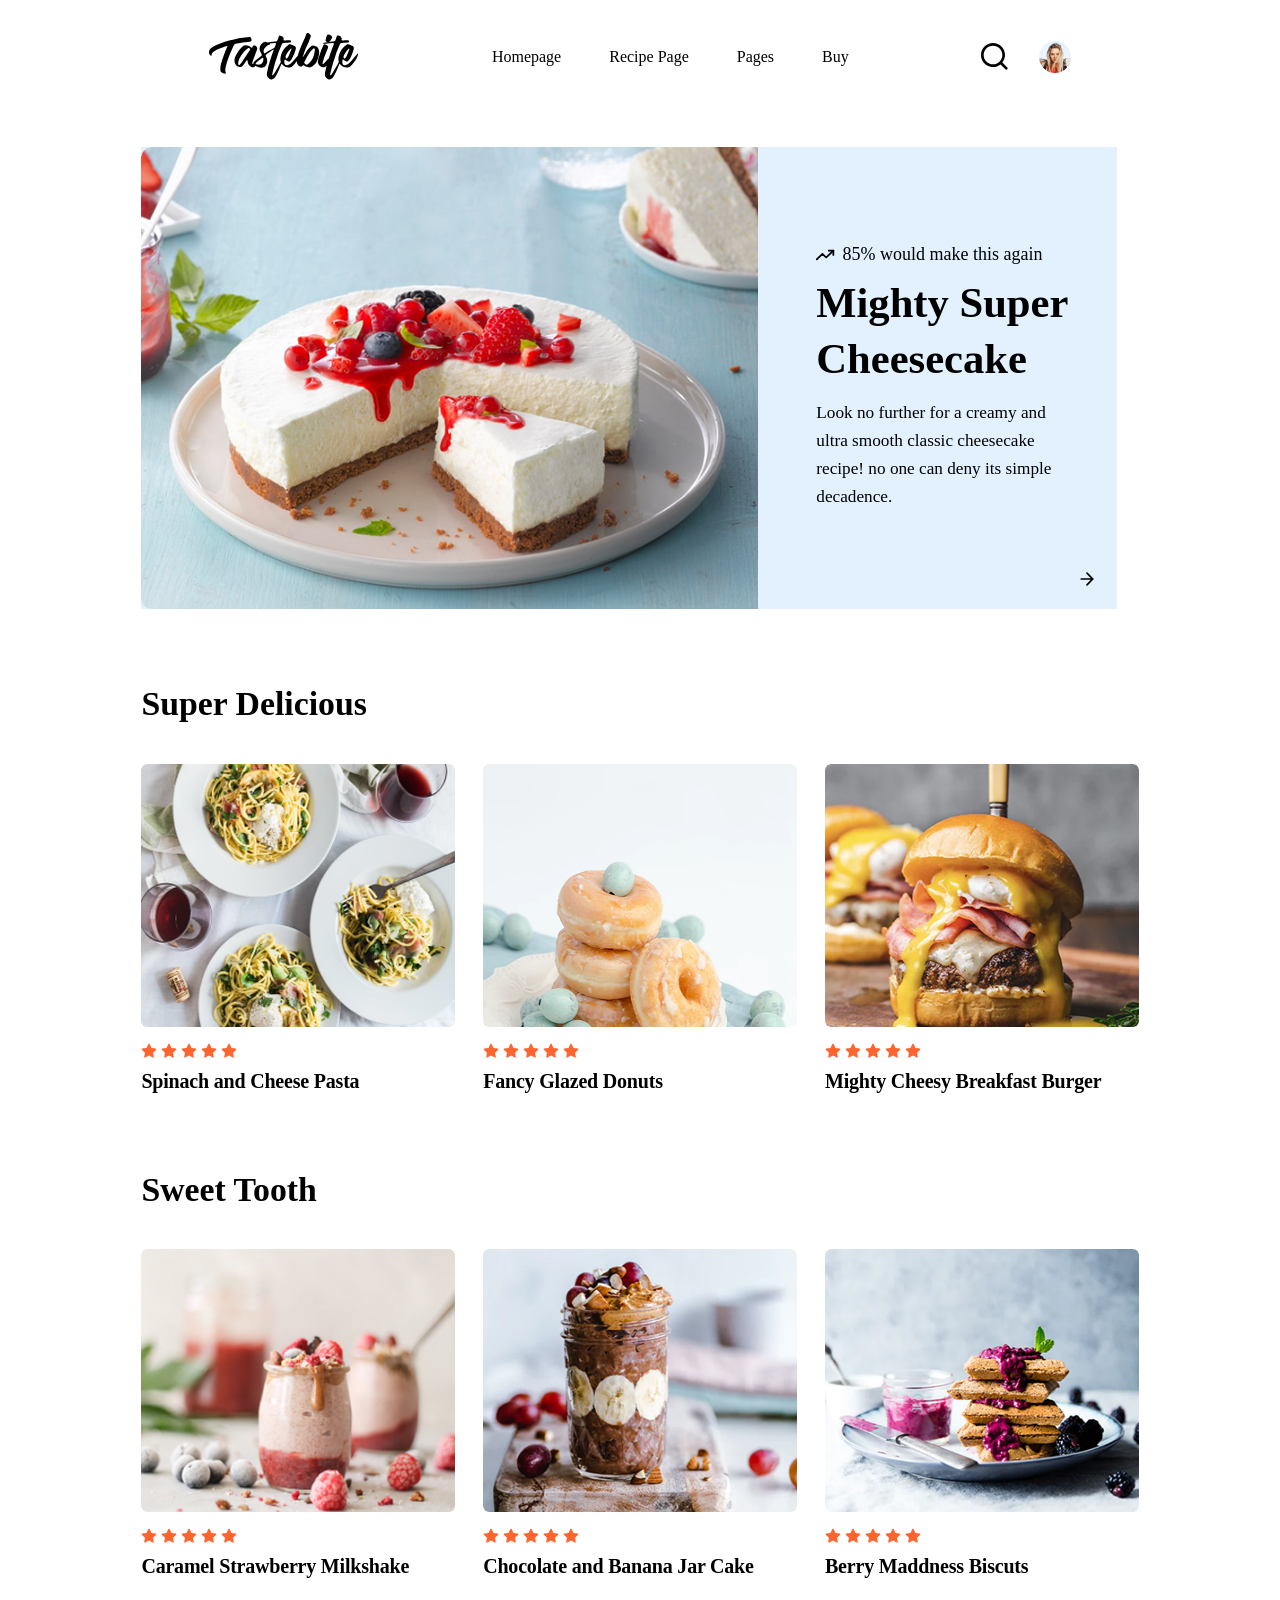
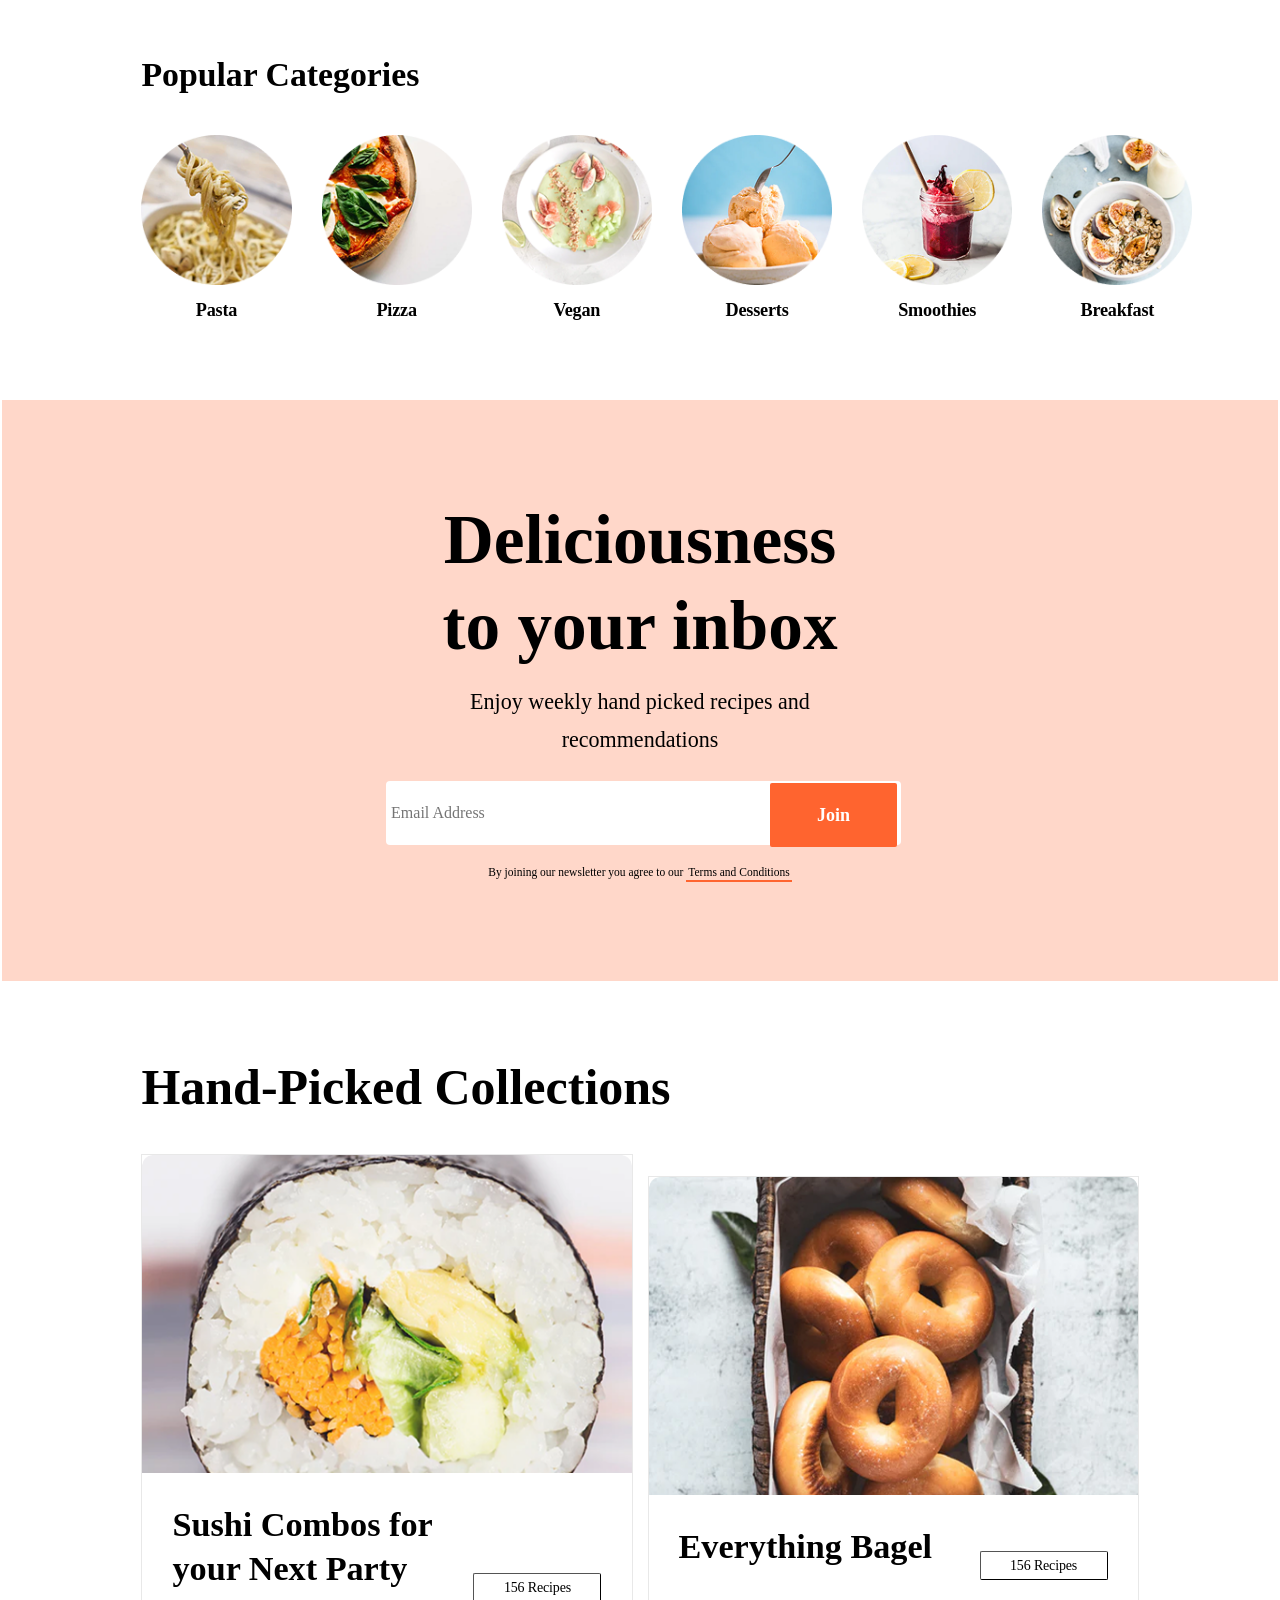
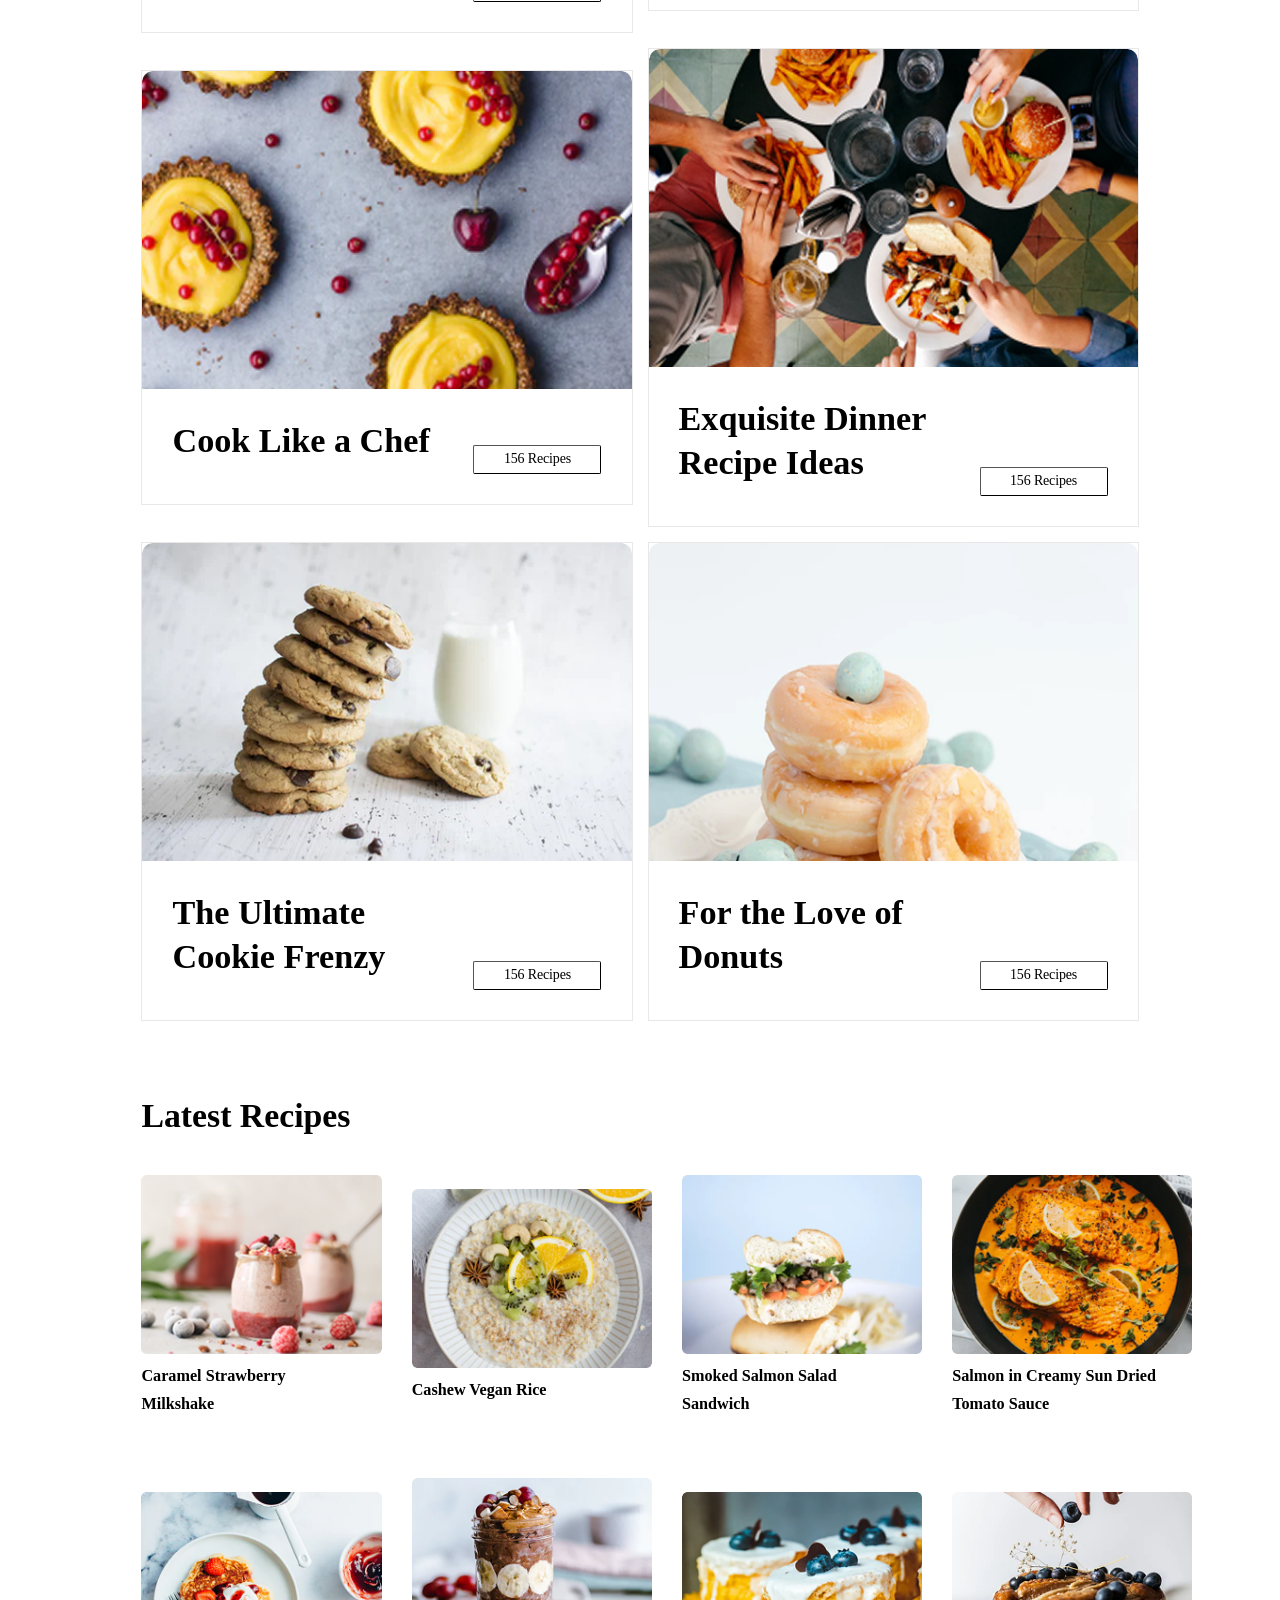
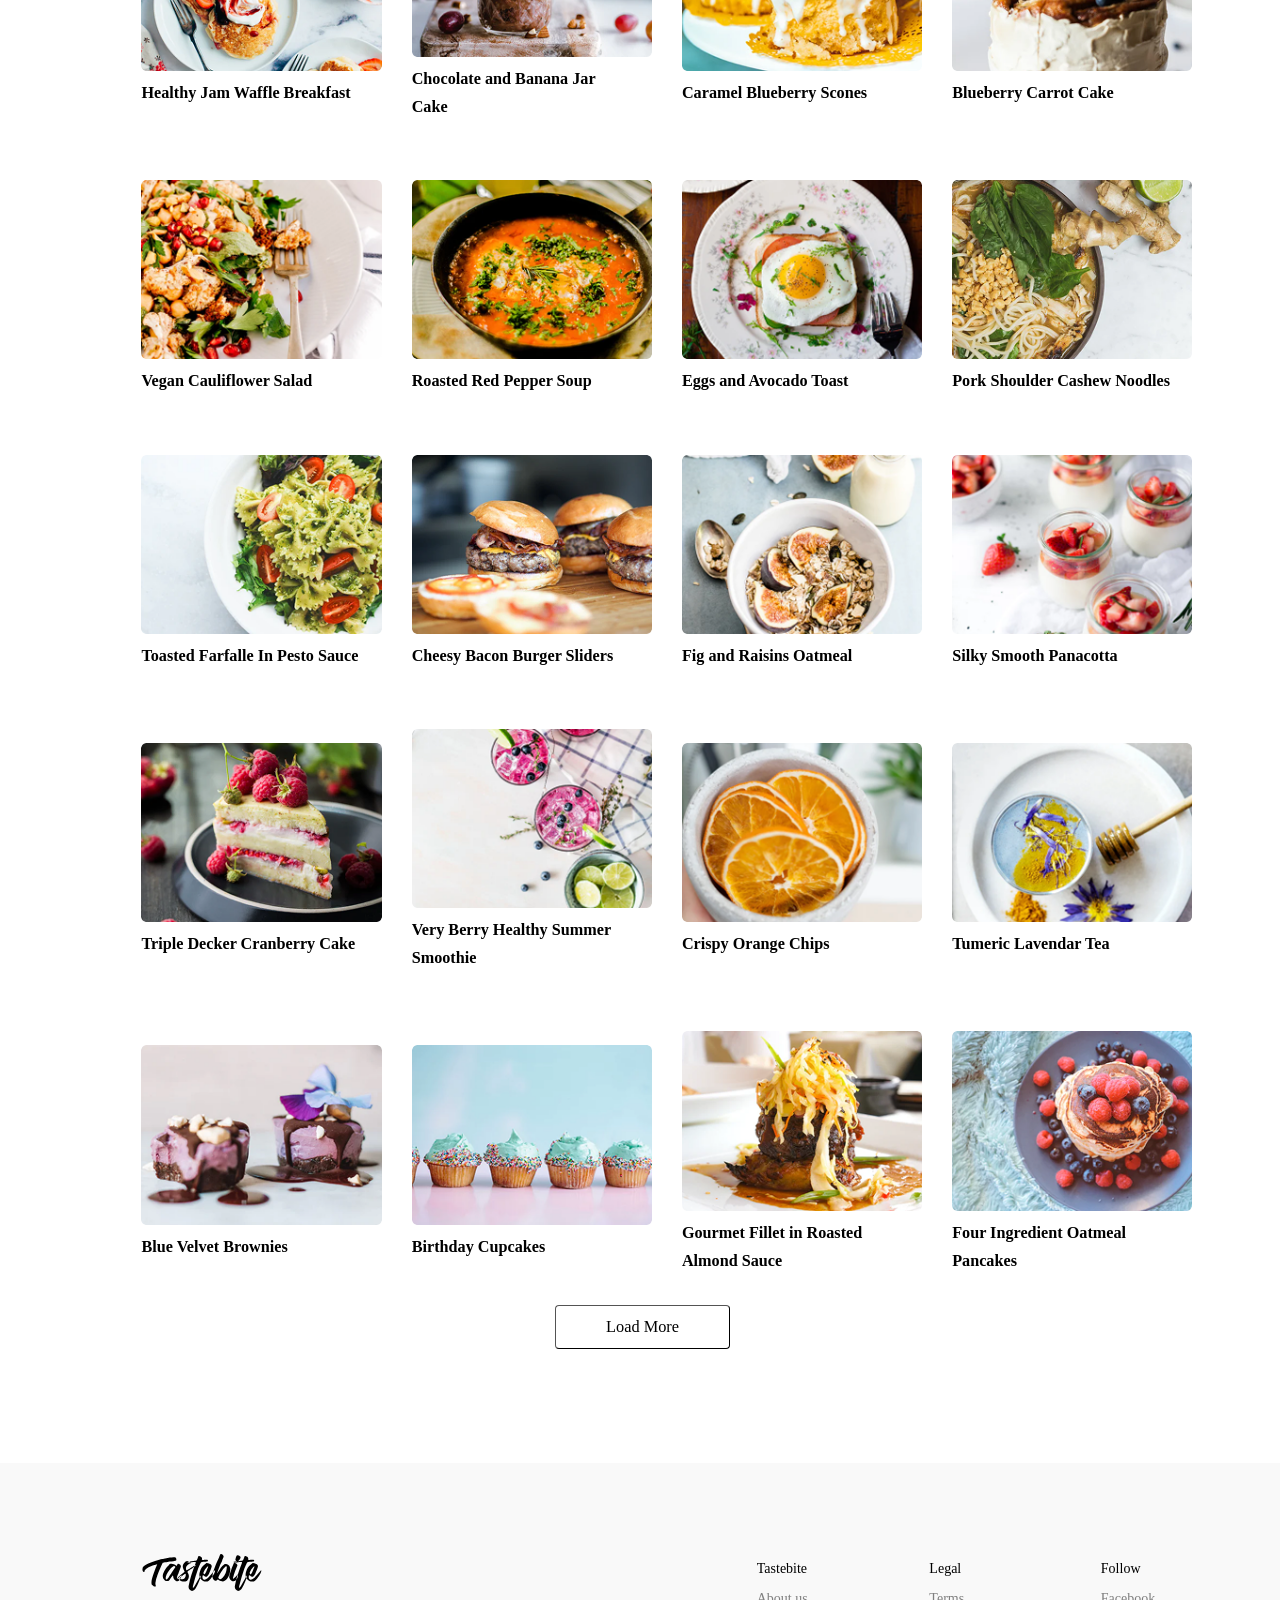
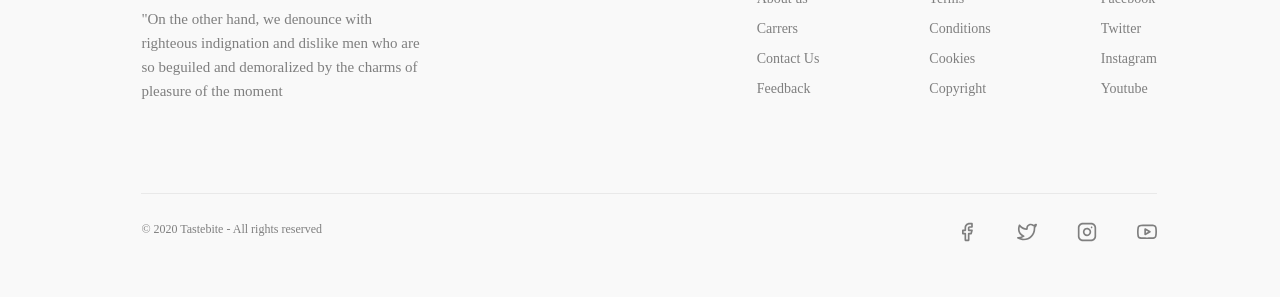
==== index.html @ a62aa10b "The main purpose of the site named "Tastebite" is promoting different kind of meals and pastries, al" ====
<!DOCTYPE html>
<html lang="en">

<head>
    <meta charset="UTF-8">
    <meta name="viewport" content="width=device-width, initial-scale=1.0">
    <title>Tastebite</title>
    <link rel="stylesheet" href="./style.css">
</head>

<body>
    <header>
        <img class="logo" src="./image/logo.svg" alt="logo">
        <nav class="navigation-bar">
            <ul>
                <li><a href="">Homepage</a> </li>
                <li><a href="">Recipe Page</a> </li>
                <li><a href="">Pages</a> </li>
                <li><a href="">Buy</a></li>
            </ul>
        </nav>
        <div class="search-profile">
            <img class="searcher" src="./image/searcher.svg" alt="searcher">
            <img class="profile" src="./image/profile.svg" alt="profile">
            <img class="menu-bar" src="./image/menu-bar.svg" alt="menu-bar">
        </div>
    </header>
    <main>
        <section class="recommendation-section">
            <div class="recommendation-parent">
                <img class="cheesecake" src="./image/cheesecake.png" alt="cheesecake">
                <div class="recommendation-description">
                    <div class="rate-data">
                        <img class="trending-up" src="./image/trending-up.svg" alt="trending-up">
                        <span class="data">85% would make this again</span>
                    </div>
                    <h1 class="recommendation-headline">Mighty Super Cheesecake</h1>
                    <p class="recommendation-text">Look no further for a creamy and ultra smooth classic cheesecake
                        recipe! no one can deny its simple decadence.</p>
                    <div class="arrow-in-circle">
                        <img class="arrow-circle-pic" src="./image/arrow-in-circle.svg" alt="arrow-in-circle">
                    </div>
                </div>
                <div class="arrow-right">
                    <img class="arrow-pic" src="./image/arrow-right.svg" alt="arrow-right">
                </div>
            </div>
        </section>
        <section class="top-rated-section">
            <div class="top-rated-parent">
                <h2 class="top-rated-headline">Super Delicious</h2>
                <div class="top-rated-meals">
                    <div class="meal">
                        <img class="meal-pic" src="./image/spinach-pasta.png" alt="spinach-pasta">
                        <div class="meal-description">
                            <img class="rating-stars" src="./image/rating-stars.svg" alt="rating-stars">
                            <span class="meal-name">Spinach and Cheese Pasta</span>
                        </div>
                    </div>
                    <div class="meal">
                        <img class="meal-pic" src="./image/donut.png" alt="donut">
                        <div class="meal-description">
                            <img class="rating-stars" src="./image/rating-stars.svg" alt="rating-stars">
                            <span class="meal-name">Fancy Glazed Donuts</span>
                        </div>
                    </div>
                    <div class="meal">
                        <img class="meal-pic" src="./image/burger.png" alt="burger">
                        <div class="meal-description">
                            <img class="rating-stars" src="./image/rating-stars.svg" alt="rating-stars">
                            <span class="meal-name">Mighty Cheesy Breakfast Burger</span>
                        </div>
                    </div>
                </div>
            </div>
        </section>
        <section class="top-rated-section">
            <div class="top-rated-parent">
                <h2 class="top-rated-headline">Sweet Tooth</h2>
                <div class="top-rated-meals">
                    <div class="meal">
                        <img class="meal-pic" src="./image/strawberry-milkshake.png" alt="strawberry-milkshake">
                        <div class="meal-description">
                            <img class="rating-stars" src="./image/rating-stars.svg" alt="rating-stars">
                            <span class="meal-name">Caramel Strawberry Milkshake</span>
                        </div>
                    </div>
                    <div class="meal">
                        <img class="meal-pic" src="./image/jar-cake.png" alt="jar-cake">
                        <div class="meal-description">
                            <img class="rating-stars" src="./image/rating-stars.svg" alt="rating-stars">
                            <span class="meal-name">Chocolate and Banana Jar Cake</span>
                        </div>
                    </div>
                    <div class="meal">
                        <img class="meal-pic" src="./image/biscut.png" alt="biscut">
                        <div class="meal-description">
                            <img class="rating-stars" src="./image/rating-stars.svg" alt="rating-stars">
                            <span class="meal-name">Berry Maddness Biscuts</span>
                        </div>
                    </div>
                </div>
            </div>
        </section>
        <section class="top-rated-section">
            <div class="top-rated-parent">
                <h2 class="top-rated-headline">Popular Categories</h2>
                <div class="categories-parent">
                    <div class="category">
                        <img class="category-pic" src="./image/pasta.png" alt="pasta">
                        <span class="category-name">Pasta</span>
                    </div>
                    <div class="category">
                        <img class="category-pic" src="./image/pizza.png" alt="pizza">
                        <span class="category-name">Pizza</span>
                    </div>
                    <div class="category">
                        <img class="category-pic" src="./image/vegan.png" alt="vegan">
                        <span class="category-name">Vegan</span>
                    </div>
                    <div class="category">
                        <img class="category-pic" src="./image/dessert.png" alt="dessert">
                        <span class="category-name">Desserts</span>
                    </div>
                    <div class="category">
                        <img class="category-pic" src="./image/smoothies.png" alt="smoothies">
                        <span class="category-name">Smoothies</span>
                    </div>
                    <div class="category">
                        <img class="category-pic" src="./image/breakfast.png" alt="breakfast">
                        <span class="category-name">Breakfast</span>
                    </div>
                </div>
            </div>
        </section>
        <section class="inbox-section">
            <div class="inbox-parent">
                <div class="inbox-inform">
                    <h1 class="inbox-headline">Deliciousness to your inbox</h1>
                    <span class="inbox-description">Enjoy weekly hand picked recipes and recommendations</span>
                    <form action="#" class="email-forma">
                        <label for="" class="email-area">
                            <img class="convert" src="./image/convert.svg" alt="convert">
                            <input type="email" placeholder="Email Address" class="email">
                            <button class="send-email">Join</button>
                        </label>
                    </form>
                    <span class="log-in-terms">By joining our newsletter you agree to our <a href="">Terms and
                            Conditions</a> </span>
                </div>
            </div>
        </section>
        <section class="collection-section">
            <div class="collection-parent">
                <h2 class="collection-headline">Hand-Picked Collections</h2>
                <h2 class="collection-headline-mobile">Curated Collections</h2>
                <div class="all-collections">
                    <div class="collection">
                        <img src="./image/sushi.png" alt="sushi" class="collection-pic">
                        <div class="name-button">
                            <span class="collection-name">Sushi Combos for your Next Party</span>
                            <button class="collection-click">156 Recipes</button>
                        </div>
                    </div>
                    <div class="collection">
                        <img src="./image/bagel.png" alt="bagel" class="collection-pic">
                        <div class="name-button">
                            <span class="collection-name">Everything Bagel</span>
                            <button class="collection-click">156 Recipes</button>
                        </div>
                    </div>
                    <div class="collection">
                        <img src="./image/like-chef.png" alt="cook-like-chef" class="collection-pic">
                        <div class="name-button">
                            <span class="collection-name">Cook Like a Chef</span>
                            <button class="collection-click">156 Recipes</button>
                        </div>
                    </div>
                    <div class="collection">
                        <img src="./image/dinner-recipe.png" alt="dinner-recipe" class="collection-pic">
                        <div class="name-button">
                            <span class="collection-name">Exquisite Dinner Recipe Ideas</span>
                            <button class="collection-click">156 Recipes</button>
                        </div>
                    </div>
                    <div class="collection">
                        <img src="./image/cookie-frenzy.png" alt="cookies" class="collection-pic">
                        <div class="name-button">
                            <span class="collection-name">The Ultimate Cookie Frenzy</span>
                            <button class="collection-click">156 Recipes</button>
                        </div>
                    </div>
                    <div class="collection">
                        <img src="./image/love-donut.png" alt="donuts" class="collection-pic">
                        <div class="name-button">
                            <span class="collection-name">For the Love of Donuts</span>
                            <button class="collection-click">156 Recipes</button>
                        </div>
                    </div>
                </div>
            </div>
        </section>
        <section class="top-rated-section">
            <div class="recipes-parent">
                <h2 class="top-rated-headline">Latest Recipes</h2>
                <div class="all-recipes">
                    <div class="recipe">
                        <img class="recipe-pic" src="./image/milkshake.png" alt="strawberry-milkshake">
                        <span class="recipe-name">Caramel Strawberry Milkshake</span>
                    </div>
                    <div class="recipe">
                        <img class="recipe-pic" src="./image/vegan-rice.png" alt="vegan-rice">
                        <span class="recipe-name">Cashew Vegan Rice</span>
                    </div>
                    <div class="recipe">
                        <img class="recipe-pic" src="./image/salad-sandwich.png" alt="salad-sandwich">
                        <span class="recipe-name">Smoked Salmon Salad Sandwich</span>
                    </div>
                    <div class="recipe">
                        <img class="recipe-pic" src="./image/salmon-in-sauce.png" alt="salmon-in-sauce">
                        <span class="recipe-name">Salmon in Creamy Sun Dried Tomato Sauce</span>
                    </div>
                    <div class="recipe">
                        <img class="recipe-pic" src="./image/waffle-breakfast.png" alt="waffle-breakfast">
                        <span class="recipe-name">Healthy Jam Waffle Breakfast</span>
                    </div>
                    <div class="recipe">
                        <img class="recipe-pic" src="./image/banana-jar-cake.png" alt="jar-cake">
                        <span class="recipe-name">Chocolate and Banana Jar Cake</span>
                    </div>
                    <div class="recipe">
                        <img class="recipe-pic" src="./image/blueberry-scones.png" alt="blueberry-scones">
                        <span class="recipe-name">Caramel Blueberry Scones</span>
                    </div>
                    <div class="recipe">
                        <img class="recipe-pic" src="./image/bluberry-carrot-cake.png" alt="bluberry-carrot-cake">
                        <span class="recipe-name">Blueberry Carrot Cake</span>
                    </div>
                    <div class="recipe">
                        <img class="recipe-pic" src="./image/cauliflower-salad.png" alt="cauliflower-salad">
                        <span class="recipe-name">Vegan Cauliflower Salad</span>
                    </div>
                    <div class="recipe">
                        <img class="recipe-pic" src="./image/pepper-soup.png" alt="pepper-soup">
                        <span class="recipe-name">Roasted Red Pepper Soup</span>
                    </div>
                    <div class="recipe">
                        <img class="recipe-pic" src="./image/avocado-toast.png" alt="avocado-toast">
                        <span class="recipe-name">Eggs and Avocado Toast</span>
                    </div>
                    <div class="recipe">
                        <img class="recipe-pic" src="./image/pork-noodle.png" alt="pork-noodle">
                        <span class="recipe-name">Pork Shoulder Cashew Noodles</span>
                    </div>
                    <div class="recipe">
                        <img class="recipe-pic" src="./image/farfalle.png" alt="farfalle">
                        <span class="recipe-name">Toasted Farfalle In Pesto Sauce</span>
                    </div>
                    <div class="recipe">
                        <img class="recipe-pic" src="./image/burger-slider.png" alt="burger-slider">
                        <span class="recipe-name">Cheesy Bacon Burger Sliders</span>
                    </div>
                    <div class="recipe">
                        <img class="recipe-pic" src="./image/oatmeal.png" alt="oatmeal">
                        <span class="recipe-name">Fig and Raisins Oatmeal</span>
                    </div>
                    <div class="recipe">
                        <img class="recipe-pic" src="./image/panacotta.png" alt="panacotta">
                        <span class="recipe-name">Silky Smooth Panacotta</span>
                    </div>
                    <div class="recipe">
                        <img class="recipe-pic" src="./image/cranberry-cake.png" alt="cranberry-cake">
                        <span class="recipe-name">Triple Decker Cranberry Cake</span>
                    </div>
                    <div class="recipe">
                        <img class="recipe-pic" src="./image/summer-smoothie.png" alt="summer-smoothie">
                        <span class="recipe-name">Very Berry Healthy Summer Smoothie</span>
                    </div>
                    <div class="recipe">
                        <img class="recipe-pic" src="./image/orange-chips.png" alt="orange-chips">
                        <span class="recipe-name">Crispy Orange Chips</span>
                    </div>
                    <div class="recipe">
                        <img class="recipe-pic" src="./image/lavender-tea.png" alt="lavender-tea">
                        <span class="recipe-name">Tumeric Lavendar Tea</span>
                    </div>
                    <div class="recipe">
                        <img class="recipe-pic" src="./image/velvet-brownie.png" alt="velvet-brownie">
                        <span class="recipe-name">Blue Velvet Brownies</span>
                    </div>
                    <div class="recipe">
                        <img class="recipe-pic" src="./image/birthday-cupcake.png" alt="birthday-cupcake">
                        <span class="recipe-name">Birthday Cupcakes</span>
                    </div>
                    <div class="recipe">
                        <img class="recipe-pic" src="./image/gourmet.png" alt="gourmet">
                        <span class="recipe-name">Gourmet Fillet in Roasted Almond Sauce</span>
                    </div>
                    <div class="recipe">
                        <img class="recipe-pic" src="./image/oatmeal-pancakes.png" alt="oatmeal-pancakes">
                        <span class="recipe-name">Four Ingredient Oatmeal Pancakes</span>
                    </div>
                </div>
                <button class="load">Load More</button>
            </div>
        </section>
    </main>
    <footer>
        <div class="footer-parent">
            <div class="logo-anothers">
                <div class="logo-text">
                    <img class="logo-last" src="./image/logo-last.svg" alt="logo">
                    <span class="text-about-us">"On the other hand, we denounce with righteous indignation and dislike
                        men
                        who are so beguiled
                        and demoralized by the charms of pleasure of the moment</span>
                </div>
                <div class="follow-legal-about">
                    <ul class="more-information">
                        <li>Tastebite</li>
                        <li><a href="">About us</a></li>
                        <li><a href="">Carrers</a></li>
                        <li><a href="">Contact Us</a></li>
                        <li><a href="">Feedback</a></li>
                    </ul>
                    <ul class="more-information">
                        <li>Legal</li>
                        <li><a href="">Terms</a></li>
                        <li><a href="">Conditions</a></li>
                        <li><a href="">Cookies</a></li>
                        <li><a href="">Copyright</a></li>
                    </ul>
                    <ul class="more-information">
                        <li>Follow</li>
                        <li><a href="">Facebook</a></li>
                        <li><a href="">Twitter</a></li>
                        <li><a href="">Instagram</a></li>
                        <li><a href="">Youtube</a></li>
                    </ul>
                </div>
            </div>
            <div class="follow-legal-about-mobile">
                <div class="more-information-mobile">
                    <span class="more-about-us">Tastebite</span>
                    <div class="direction-container">
                        <img class="bottom-direction" src="./image/bottom-direction.svg" alt="bottom-direction">
                    </div>
                    <img class="horizontal-line-mobile" src="./image/horizontal-line-mobile.svg" alt="horizontal-line">
                </div>
                <div class="more-information-mobile">
                    <span class="more-about-us">Legal</span>
                    <div class="direction-container">
                        <img class="bottom-direction" src="./image/bottom-direction.svg" alt="bottom-direction">
                    </div>
                    <img class="horizontal-line-mobile" src="./image/horizontal-line-mobile.svg" alt="horizontal-line">
                </div>
                <div class="more-information-mobile">
                    <span class="more-about-us">Follow</span>
                    <div class="direction-container">
                        <img class="bottom-direction" src="./image/bottom-direction.svg" alt="bottom-direction">
                    </div>
                    <img class="horizontal-line-mobile" src="./image/horizontal-line-mobile.svg" alt="horizontal-line">
                </div>
            </div>
            <img class="horizontal" src="./image/horizontal.svg" alt="horizontal">
            <div class="media-year">
                <span class="year-legacy">© 2020 Tastebite - All rights reserved</span>
                <div class="social-medias">
                    <img class="social-media-logos" src="./image/facebook.svg" alt="facebook-logo">
                    <img class="social-media-logos" src="./image/twitter.svg" alt="twitter-logo">
                    <img class="social-media-logos" src="./image/instagram.svg" alt="instagram_logo">
                    <img class="social-media-logos" src="./image/youtube.svg" alt="youtube-logo">
                </div>
            </div>
        </div>
    </footer>
</body>

</html>
---- style.css ----
* {
    margin: 0;
    padding: 0;
    box-sizing: border-box;
    outline: 2px solid r
}

header {
    padding: calc(1.22vw + 17.4px) calc(14.08vw - 37.8px);
    width: 100%;
    display: flex;
    justify-content: space-around;
    align-items: center;
}

.logo {
    width: calc(6.57vw + 66.3px);
    cursor: pointer;
}

.navigation-bar ul {
    display: flex;
    align-items: center;
    gap: 48px;
    list-style: none;
}

.navigation-bar ul li a {
    font-family: Inter;
    font-weight: 500;
    font-size: 16px;
    line-height: 24px;
    text-align: center;
    color: #000000;
    text-decoration: none;
}

.search-profile {
    display: flex;
    align-items: center;
    gap: calc(0.75vw + 21.1px);
    cursor: pointer;
}

@media(max-width:930px) {
    .navigation-bar ul {
        display: none;
    }
}

@media(min-width:930px) {
    .menu-bar {
        display: none;
    }
}

.recommendation-section {
    margin-top: calc(3.75vw - 14px);
    margin-left: calc(14vw - 37.8px);
    margin-right: calc(16.4vw - 46.6px);
}

.recommendation-parent {
    display: flex;
    align-items: center;
    background: #E3F1FF;
    position: relative;
}

@media(max-width:865px) {
    .recommendation-parent {
        flex-direction: column;
    }

    .arrow-right {
        display: none;
    }
}

.cheesecake {
    width: 100%;
    height: calc(22.6vw + 173.1px);
    border-top-left-radius: calc(0.5vw + 3.8px);
    border-bottom-left-radius: calc(1.12vw - 4.2px);
    border-top-right-radius: calc(-0.5vw + 8.1px);
}

.recommendation-description {
    display: flex;
    flex-direction: column;
    gap: calc(0.37vw + 6.5px);
    margin-left: calc(3vw + 20.3px);
    margin-top: calc(10.8vw - 40.6px);
    margin-bottom: calc(10.8vw - 40.6px);
    margin-right: calc(0.7vw + 29.1px);
    position: relative;
}

@media(max-width:865px) {
    .recommendation-description {
        padding-top: 32px;
        padding-bottom: 72px;
    }
}

.rate-data {
    display: flex;
    gap: 8px;
}

.trending-up {
    width: calc(0.3vw + 14.5px);
    height: calc(0.3vw + 14.5px);
}

.data {
    font-family: Inter;
    font-weight: 500;
    font-size: 18px;
    line-height: calc(0.18vw + 15.2px);
    color: #000000;
}

.recommendation-headline {
    font-family: Playfair Display;
    font-weight: 700;
    font-size: calc(1.4vw + 24.7px);
    line-height: 56px;
    color: #000000;
}

.recommendation-text {
    font-family: Inter;
    font-weight: 400;
    font-size: calc(0.37vw + 12.5px);
    line-height: 28px;
    color: #000000;
}

.arrow-right {
    position: absolute;
    width: 40px;
    height: 40px;
    align-items: center;
    right: 0px;
    bottom: 0px;
    cursor: pointer;
}

.arrow-right-pic {
    width: 20px;
    height: 20px;
}

@media(min-width:865px) {
    .arrow-in-circle {
        display: none;
    }
}

.arrow-in-circle {
    width: 32px;
    height: 32px;
    position: absolute;
    right: 0;
    bottom: 32px;
}

.top-rated-section {
    margin-top: calc(4.1vw + 20.5px);
    margin-left: calc(14vw - 37.8px);
    margin-right: calc(14vw - 37.8px);
}

.top-rated-parent {
    display: flex;
    flex-direction: column;
    gap: calc(1.5vw + 18.3px);
}

.top-rated-headline {
    font-family: Playfair Display;
    font-weight: 700;
    font-size: calc(1.1vw + 19.7px);
    line-height: 44px;
    color: #000000;
}

.top-rated-meals {
    display: flex;
    gap: calc(0.5vw + 21.8px);
}

@media(max-width:865px) {
    .top-rated-meals {
        flex-direction: column;
    }
}

.meal {
    display: flex;
    flex-direction: column;
}

.meal-pic {
    width: 100%;
    height: 263px;
    border-radius: 6px;
}

.meal-description {
    display: flex;
    flex-direction: column;
    margin-top: 16px;
    margin-right: 7px;
    gap: 8px;
}

.rating-stars {
    width: 96px;
    height: 16px;
}

.meal-name {
    font-family: Inter;
    font-weight: 600;
    font-size: 20px;
    line-height: 28px;
    letter-spacing: -0.2px;
    color: #000000;
}

.categories-parent {
    display: flex;
    gap: 30px;
}

@media(max-width:865px) {
    .categories-parent {
        flex-wrap: wrap;
    }
}

.category {
    display: flex;
    flex-direction: column;
    align-items: center;
    gap: calc(0.4vw + 6.2px);
}

.category-pic {
    width: calc(6.1vw + 72.1px);
    height: calc(6.1vw + 72.1px);
}

.category-name {
    font-family: Inter;
    font-weight: 600;
    font-size: calc(0.5vw + 11.8px);
    line-height: 28px;
    letter-spacing: -0.2px;
    text-align: center;
    color: #000000;
}

.inbox-section {
    margin-top: calc(2.2vw + 47.5px);

}

@media(max-width:765px) {
    .inbox-section {
        margin-left: 15px;
        margin-right: 15px;
    }
}

.inbox-section {
    margin-top: calc(2.2vw + 47.5px);
    margin-left: calc(-1.4vw + 20.2px);
    margin-right: calc(-1.4vw + 20.2px);
}

.inbox-parent {
    display: flex;
    justify-content: center;
    align-items: center;
    background: #FFD7C9;
}

.inbox-inform {
    display: flex;
    flex-direction: column;
    align-items: center;
    margin-top: calc(4.5vw + 39px);
    margin-left: calc(40.8vw - 133.1px);
    margin-right: calc(40.8vw - 133.1px);
    margin-bottom: calc(5.3vw + 33.9px);
}

.inbox-headline {
    font-family: Playfair Display;
    font-weight: 700;
    font-size: calc(3.7vw + 21.9px);
    line-height: 86px;
    text-align: center;
    color: #000000;
    max-width: 450px;
}

.inbox-description {
    font-family: 'Inter';
    font-weight: calc(9.3vw + 264.7px);
    font-size: calc(0.7vw + 13.1px);
    line-height: 38px;
    text-align: center;
    color: #000000;
    margin-top: calc(0.7vw + 5.1px);
    margin-left: calc(2.2vw + 15.5px);
    margin-right: calc(2.2vw + 15.5px);
    margin-bottom: calc(0.8vw + 11.8px);
}

.email-area {
    position: relative;
}

.email {
    width: calc(24.6vw + 200px);
    height: calc(1.8vw + 40.9px);
    border-radius: 4px;
    border-style: none;
    padding: 5px;
    outline: none;
    font-family: Inter;
    font-weight: 400;
    font-size: 16px;
    line-height: 24px;
    color: #7F7F7F;
    margin-left: 7px;
}

.send-email {
    position: absolute;
    width: 127px;
    height: 64px;
    border-radius: 2px;
    background: #FF642F;
    font-family: Inter;
    font-weight: 600;
    font-size: 18px;
    line-height: 28px;
    text-align: center;
    color: #FFFFFF;
    border-style: none;
    cursor: pointer;
    right: 2px;
    margin-top: 2px;
    margin-right: 2px;
    margin-bottom: 2px;
}

@media(max-width:768px) {
    .send-email {
        display: inline-flex;
        position: static;
        width: calc(24.5vw + 200px);
        height: calc(1.8vw + 40.9px);
        border-radius: 4px;
        gap: 10px;
        padding-top: 13px;
        padding-right: 125px;
        padding-bottom: 13px;
        padding-left: 125px;
        font-weight: 500;
        line-height: 100%;
        letter-spacing: -0.2px;
        justify-content: center;
        margin-left: 7px;
    }

    .email {
        padding-left: 40px;
    }
}

.log-in-terms {
    font-family: Inter;
    font-weight: 400;
    font-size: calc(0.18vw + 9.2px);
    line-height: 15px;
    text-align: center;
    color: #000000;
    margin-top: calc(0.4vw + 14.9px);

}

.log-in-terms a {
    color: #000000;
    text-decoration: none;
    border-bottom: 2px solid #FF642F;
    padding: 2px;
}

@media(min-width:768px) {
    .convert {
        display: none;
    }
}

.convert {
    width: 24px;
    height: 24px;
    position: absolute;
    bottom: 45px;
    left: 18px;
}

.collection-section {
    margin-top: calc(2.2vw + 47.5px);
    margin-left: calc(14vw - 37.8px);
    margin-right: calc(14vw - 37.8px);
}

.collection-parent {
    display: flex;
    flex-direction: column;
    gap: calc(1.5vw + 18.3px);
}

.collection-headline {
    font-family: Playfair Display;
    font-weight: 700;
    font-size: 50px;
    line-height: 60px;
    color: #000000;
}

@media(min-width:675px) {
    .collection-headline-mobile {
        display: none;
    }
}

@media(max-width:675px) {
    .collection-headline {
        display: none;
    }
}

.collection-headline-mobile {
    font-family: Playfair Display;
    font-weight: 700;
    font-size: 24px;
    line-height: 37px;
    color: #000000;
}


.all-collections {
    display: flex;
    flex-direction: column;
    justify-content: center;
}

@media(min-width:800px) {
    .all-collections {
        display: grid;
        grid-template-columns: repeat(2, 1fr);
        align-items: center;
        justify-content: center;
        gap: 15px;
    }
}

.collection {
    display: flex;
    flex-direction: column;
    border: 1px solid #E8E8E8
}

.collection-pic {
    width: 100%;
    height: calc(8.4vw + 210.3px);
    border-top-left-radius: calc(0.5vw + 3.8px);
    border-top-right-radius: calc(0.5vw + 3.8px);
}

.name-button {
    display: flex;
    position: relative;
}

.collection-name {
    font-family: Playfair Display;
    font-weight: 700;
    font-size: calc(0.5vw + 27.8px);
    line-height: 44px;
    color: #000000;
    max-width: 300px;
    margin-top: calc(0.7vw + 21.1px);
    margin-bottom: calc(-4.9vw + 103.6px);
    margin-left: calc(0.7vw + 21.1px);
}

.collection-click {
    width: 128px;
    height: 29px;
    border-radius: 2px;
    align-items: center;
    border-width: 1px;
    position: absolute;
    right: calc(0.7vw + 21.1px);
    bottom: calc(0.7vw + 21.1px);
    font-family: Inter;
    font-weight: 500;
    font-size: 14px;
    line-height: 100%;
    letter-spacing: -0.16px;
    text-align: center;
    color: #000000;
    background-color: #FFFFFF;
    cursor: pointer;
}

.recipes-parent {
    display: flex;
    flex-direction: column;
    gap: calc(1.5vw + 18.3px);
    position: relative;
    padding-bottom: calc(3.4vw + 31.1px);
}

.all-recipes {
    display: grid;
    grid-template-columns: repeat(4, 1fr);
    column-gap: 30px;
    row-gap: calc(2.9vw + 22px);
    justify-content: space-between;
    align-items: center;
}

@media(max-width:950px) {
    .all-recipes {
        display: grid;
        grid-template-columns: repeat(3, 1fr);
    }
}

@media(max-width:670px) {
    .all-recipes {
        grid-template-columns: repeat(2, 1fr);
    }
}


.recipe {
    display: flex;
    flex-direction: column;
    gap: 8px;
}

.recipe-pic {
    width: calc(9.1vw + 123.8px);
    height: calc(6.7vw + 93.6px);
    border-radius: calc(0.1vw + 3.2px);
}

.recipe-name {
    font-family: Inter;
    font-weight: 600;
    font-size: calc(0.5vw + 9.8px);
    line-height: 28px;
    color: #000000;
    max-width: 220px;
}

.load {
    position: absolute;
    width: calc(6.3vw + 94px);
    height: calc(1.7vw + 22.3px);
    border-radius: 4px;
    border-width: 1px;
    bottom: 0;
    right: calc(32.6vw - 8.5px);
    font-family: Inter;
    font-weight: 500;
    font-size: calc(0.3vw + 12.5px);
    line-height: 100%;
    text-align: center;
    color: #000000;
    background-color: #FFFFFF;
    cursor: pointer;
}

footer {
    margin-top: calc(3.7vw + 65.9px);
    background: #F9F9F9;
    padding-top: calc(6.1vw + 13.1px);
    padding-left: calc(14vw - 37.8px);
    padding-right: calc(12vw - 30.4px);
    padding-bottom: calc(0.65vw + 46.5px);
}

.footer-parent {
    display: flex;
    flex-direction: column;
}

.logo-anothers {
    display: flex;
    justify-content: space-between;
    margin-bottom: 89px;
    gap: 50px;
}

.logo-text {
    display: flex;
    flex-direction: column;
    gap: 16.5px;
}

.logo-last {
    width: calc(3.3vw + 79.3px);
    height: calc(1vw + 24px);
}

.text-about-us {
    font-family: Inter;
    font-weight: 400;
    font-size: 15px;
    line-height: 24px;
    color: #7F7F7F;
    max-width: 285px;
}

.follow-legal-about {
    display: flex;
    justify-content: space-between;
    gap: 110px;
}

.more-information {
    display: flex;
    flex-direction: column;
    align-items: start;

    list-style: none;
    color: #000000;
    font-family: Inter;
    font-weight: 500;
    font-size: 14px;
    line-height: 30px;
}

.more-information li a {
    text-decoration: none;
    color: #7F7F7F
}

.follow-legal-about-mobile {
    display: flex;
    flex-direction: column;
}

@media(min-width:765px) {
    .follow-legal-about-mobile {
        display: none;
    }
}

@media(max-width:765px) {
    .follow-legal-about {
        display: none;
    }

    .text-about-us {
        max-width: 100%;
    }

    .more-information-mobile {
        display: flex;
        flex-direction: column;
        position: relative;
        padding-top: 3px;
        gap: 12px;
    }

    .more-about-us {
        font-family: Inter;
        font-weight: 500;
        font-size: 14px;
        line-height: 18px;
    }

    .direction-container {
        display: flex;
        align-items: center;
        position: absolute;
        right: 0;
    }

    .bottom-direction {
        width: 24px;
        height: 24px;
    }

}


.horizontal {
    max-width: 100%;
    height: 1px;
    margin-bottom: 28px;
}

@media(max-width:765px) {
    .horizontal {
        display: none;
    }
}

.media-year {
    display: flex;
    justify-content: space-between;
}

@media(max-width:765px) {
    .media-year {
        display: flex;
        flex-direction: column-reverse;
        margin-top: 56px;
        gap: 24px;
    }
}

.year-legacy {
    font-family: Inter;
    font-weight: 400;
    font-size: 12px;
    line-height: 15px;
    color: #7F7F7F;
}

.social-medias {
    display: flex;
    gap: 40px;
}

.social-media-logos {
    width: 20px;
    height: 20px;
}

@media(max-width:765px) {}
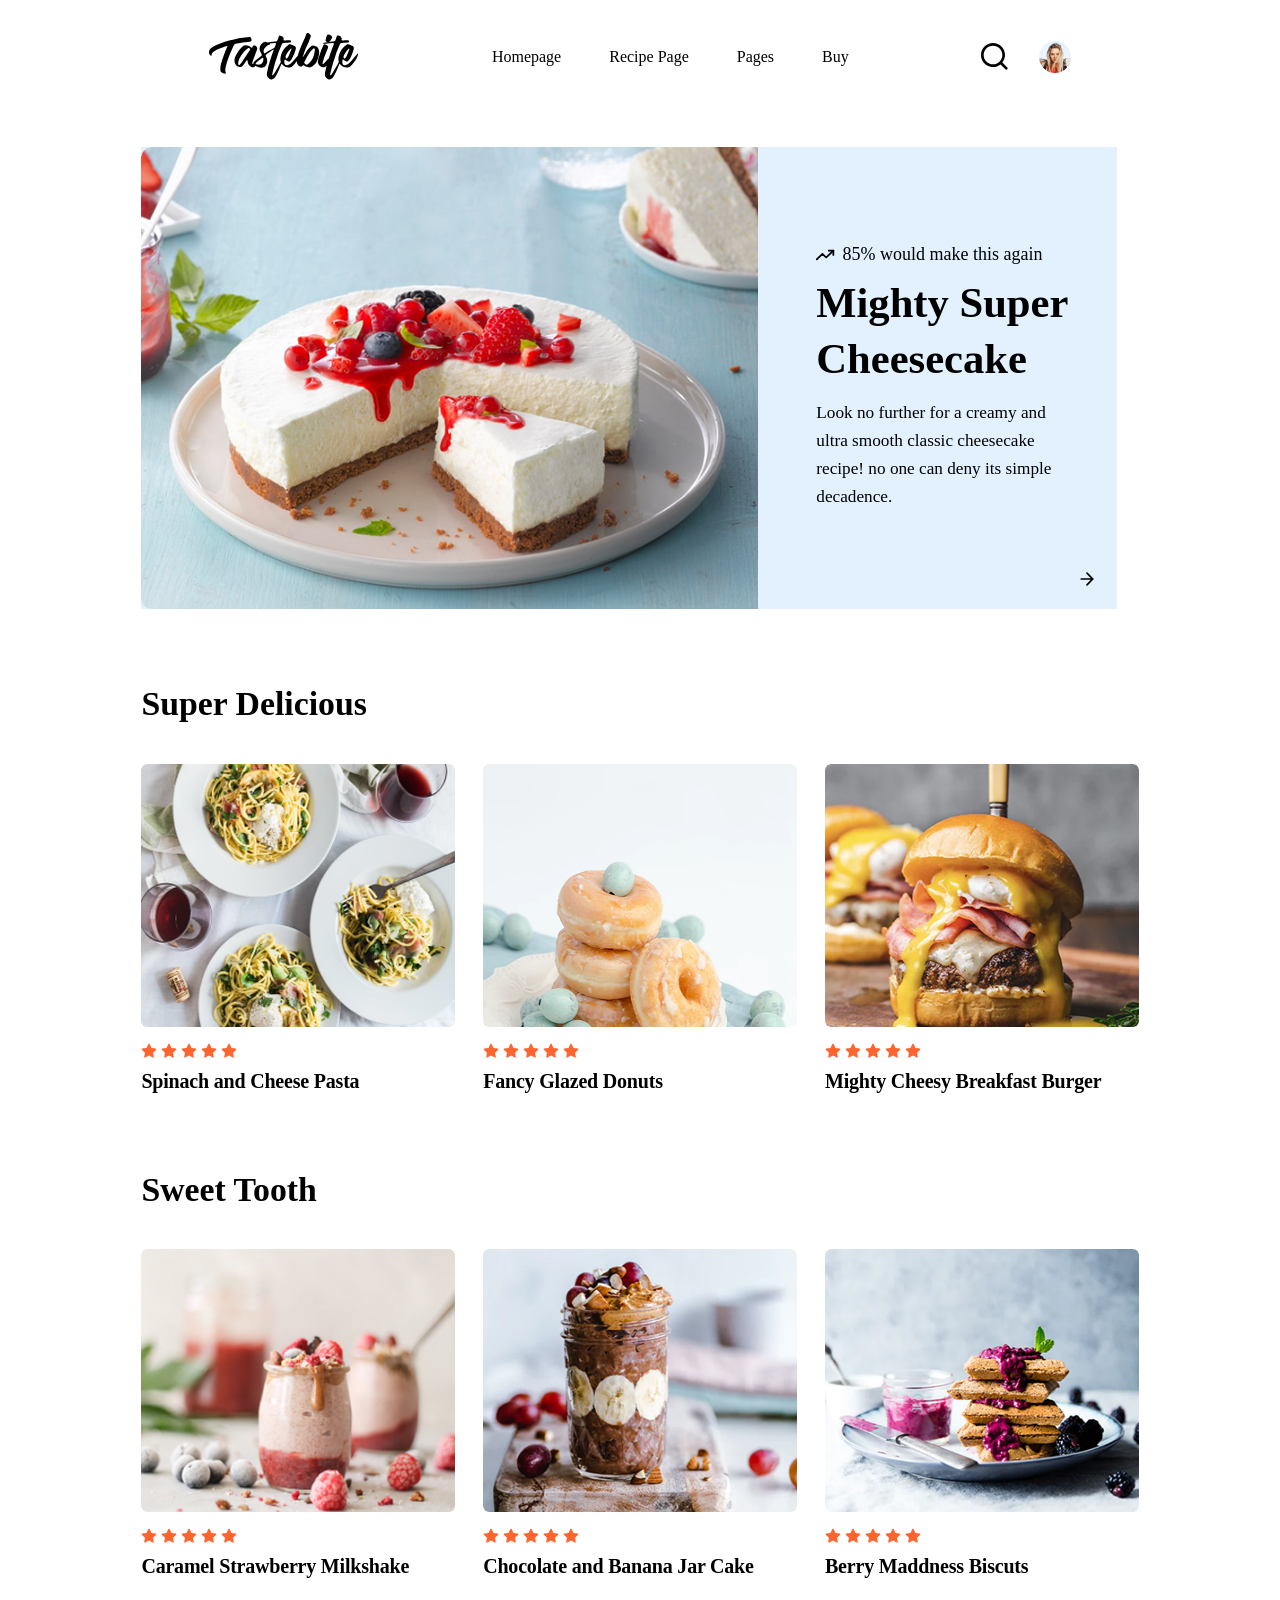
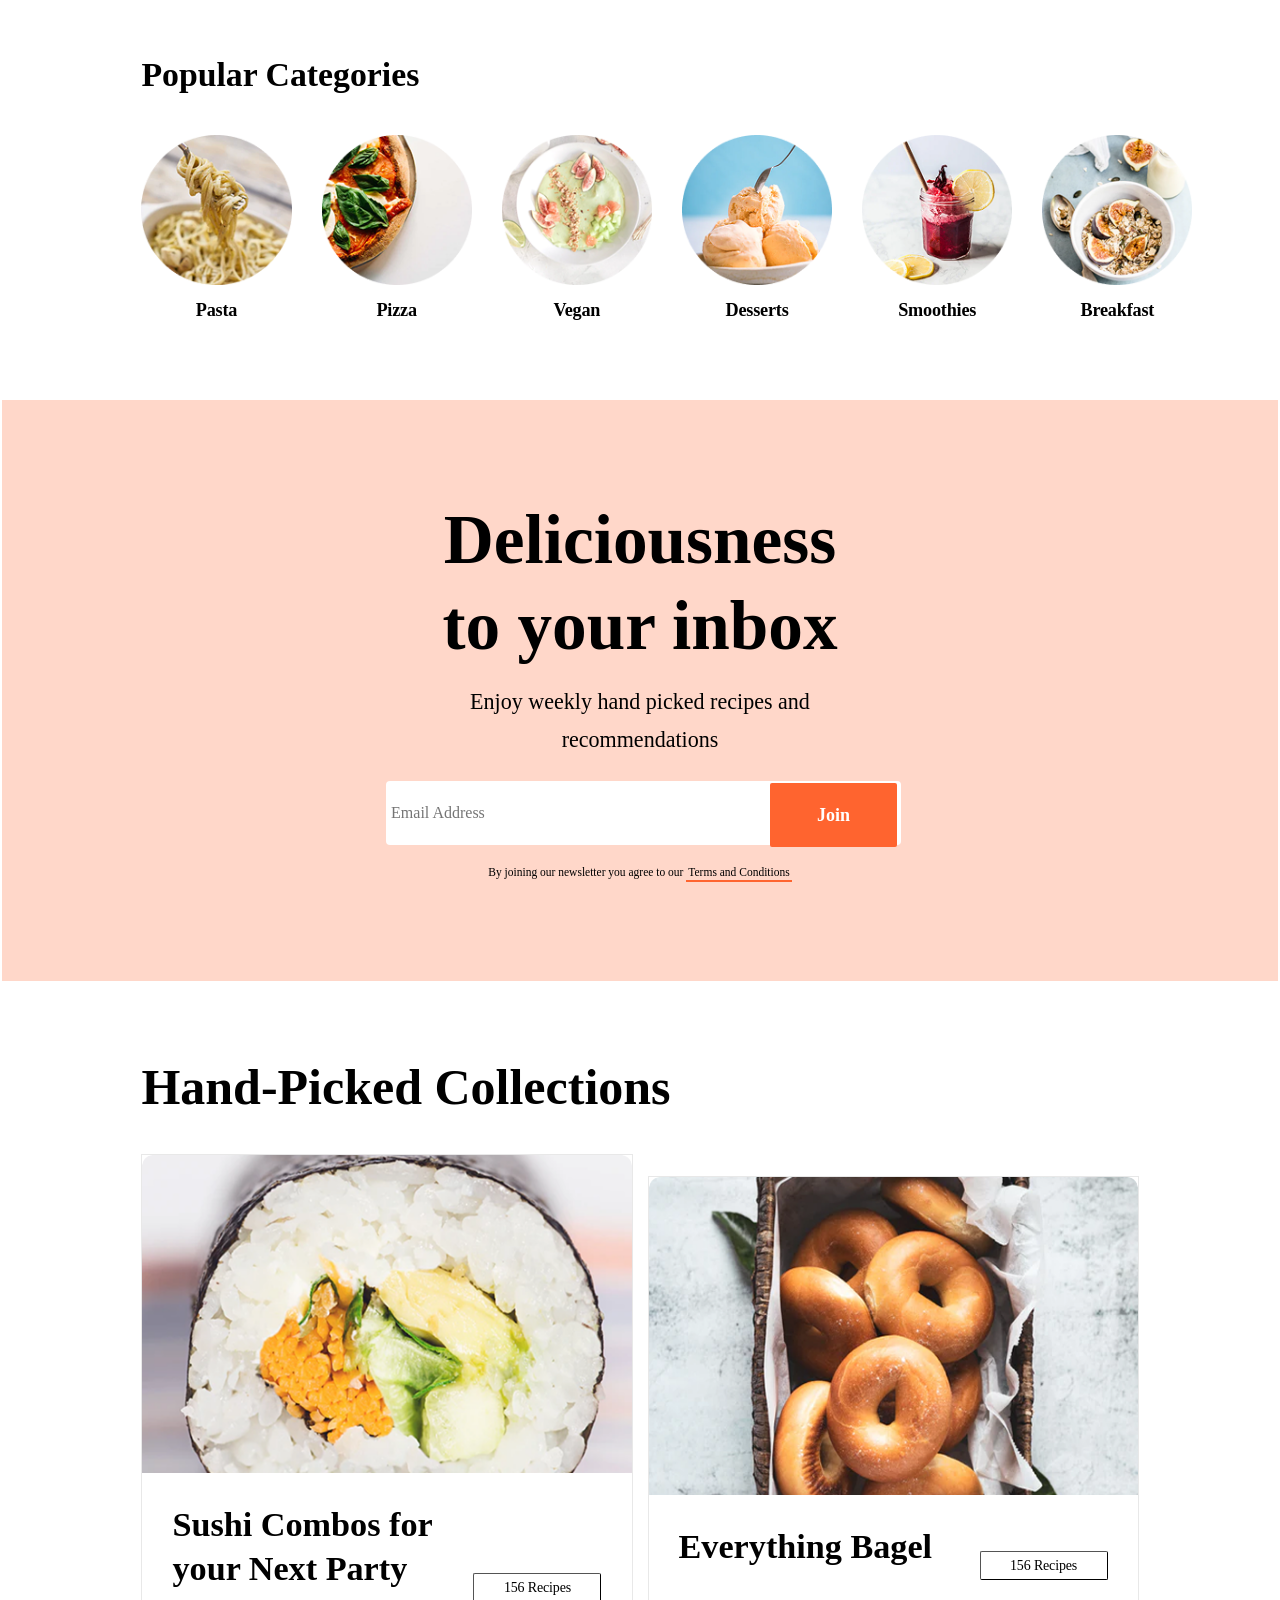
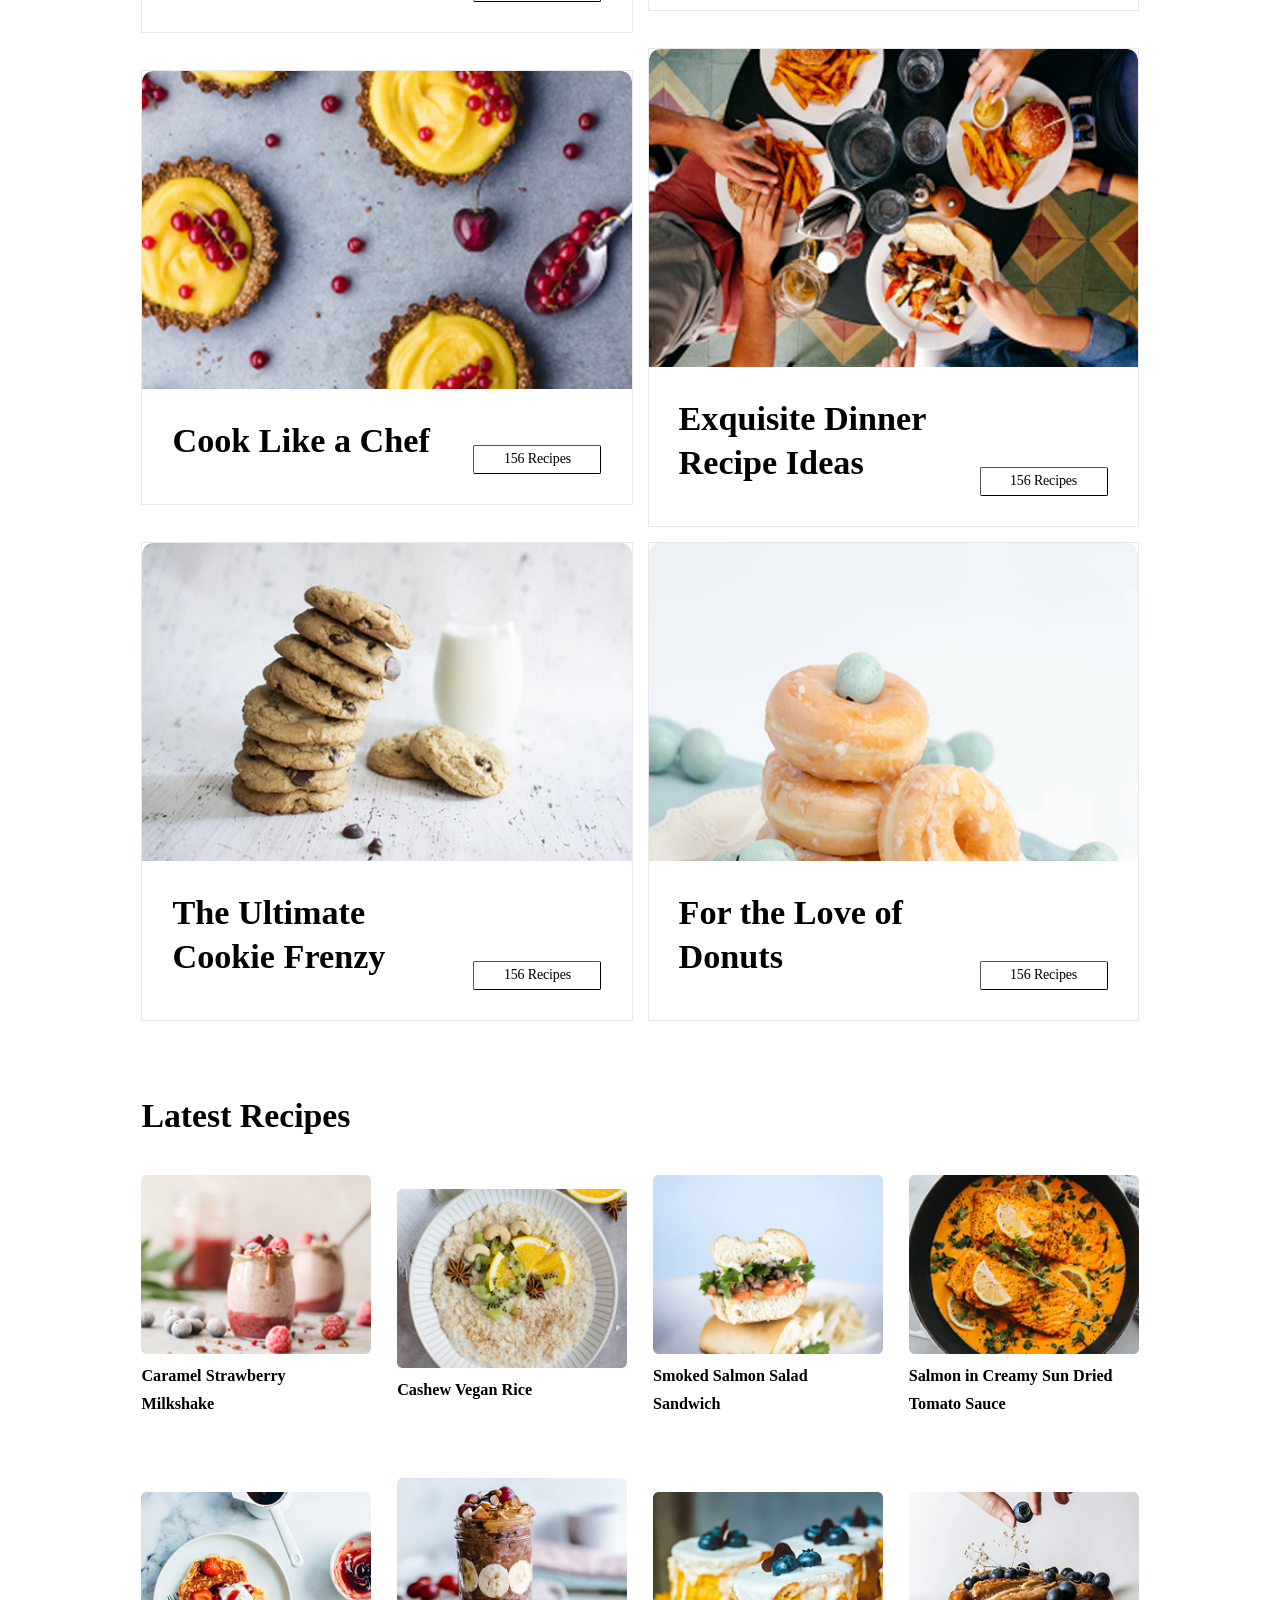
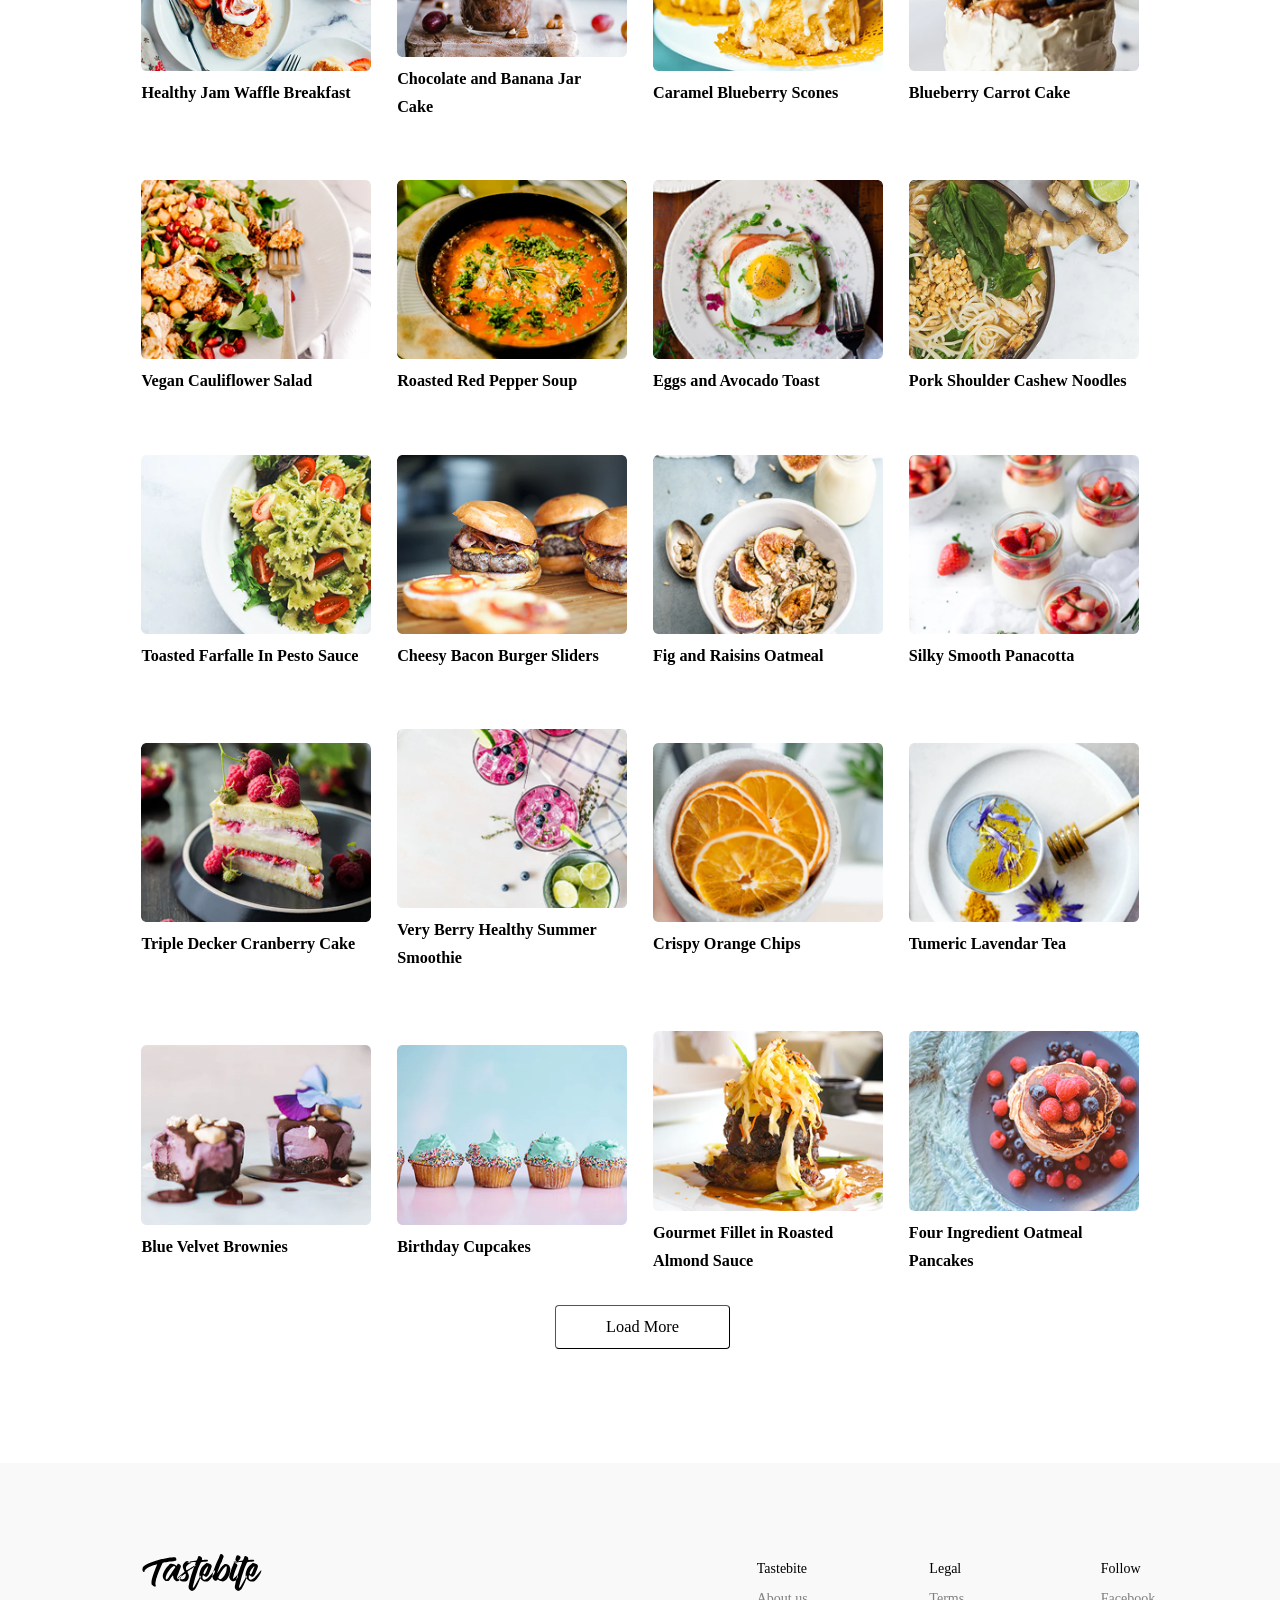
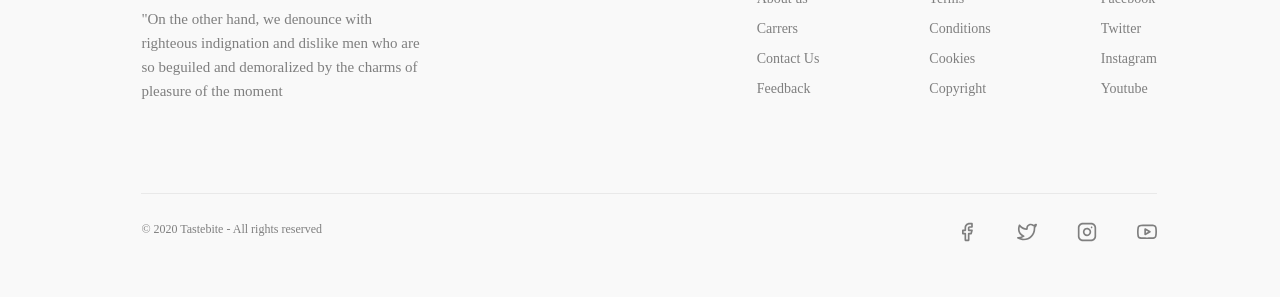
==== commit a908fac6: "connected the page "categories" to the main page" ====
--- a/index.html
+++ b/index.html
@@ -104,7 +104,7 @@
         </section>
         <section class="top-rated-section">
             <div class="top-rated-parent">
-                <h2 class="top-rated-headline">Popular Categories</h2>
+                <h2 class="categories-headline"> <a href="http://127.0.0.1:5500/categories-pages.html">Popular Categories</a></h2>
                 <div class="categories-parent">
                     <div class="category">
                         <img class="category-pic" src="./image/pasta.png" alt="pasta">
--- a/style.css
+++ b/style.css
@@ -2,7 +2,7 @@
     margin: 0;
     padding: 0;
     box-sizing: border-box;
-    outline: 2px solid r
+    /* outline: 2px solid red  */
 }
 
 header {
@@ -238,7 +238,17 @@
 @media(max-width:865px) {
     .categories-parent {
         flex-wrap: wrap;
-    }
+        justify-content: space-evenly;
+    }
+}
+
+.categories-headline a{
+    font-family: Playfair Display;
+    font-weight: 700;
+    font-size: calc(1.1vw + 19.7px);
+    line-height: 44px;
+    color: #000000;
+    text-decoration: none;
 }
 
 .category {
@@ -534,7 +544,7 @@
 .all-recipes {
     display: grid;
     grid-template-columns: repeat(4, 1fr);
-    column-gap: 30px;
+    column-gap: calc(1.8vw + 2.9px);
     row-gap: calc(2.9vw + 22px);
     justify-content: space-between;
     align-items: center;
@@ -561,7 +571,7 @@
 }
 
 .recipe-pic {
-    width: calc(9.1vw + 123.8px);
+    width: 100%;
     height: calc(6.7vw + 93.6px);
     border-radius: calc(0.1vw + 3.2px);
 }
@@ -751,5 +761,3 @@
     width: 20px;
     height: 20px;
 }
-
-@media(max-width:765px) {}
